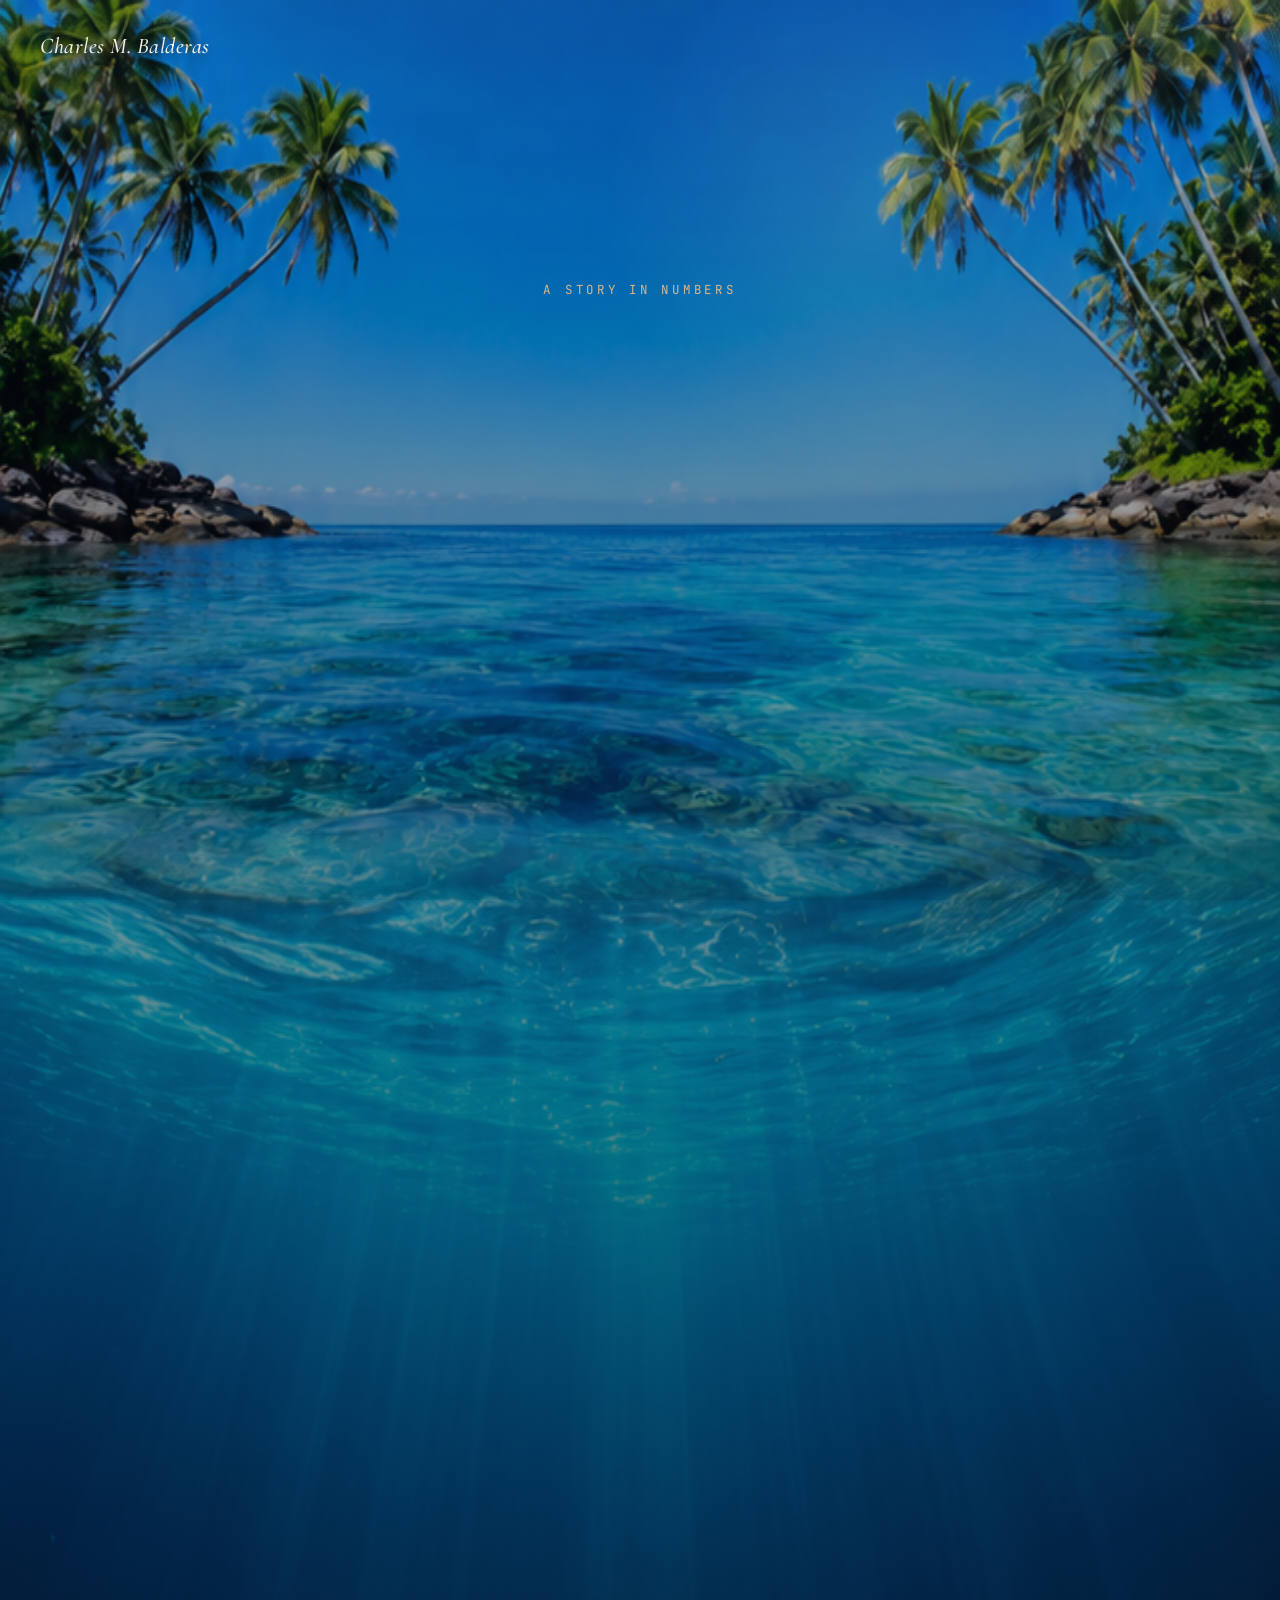
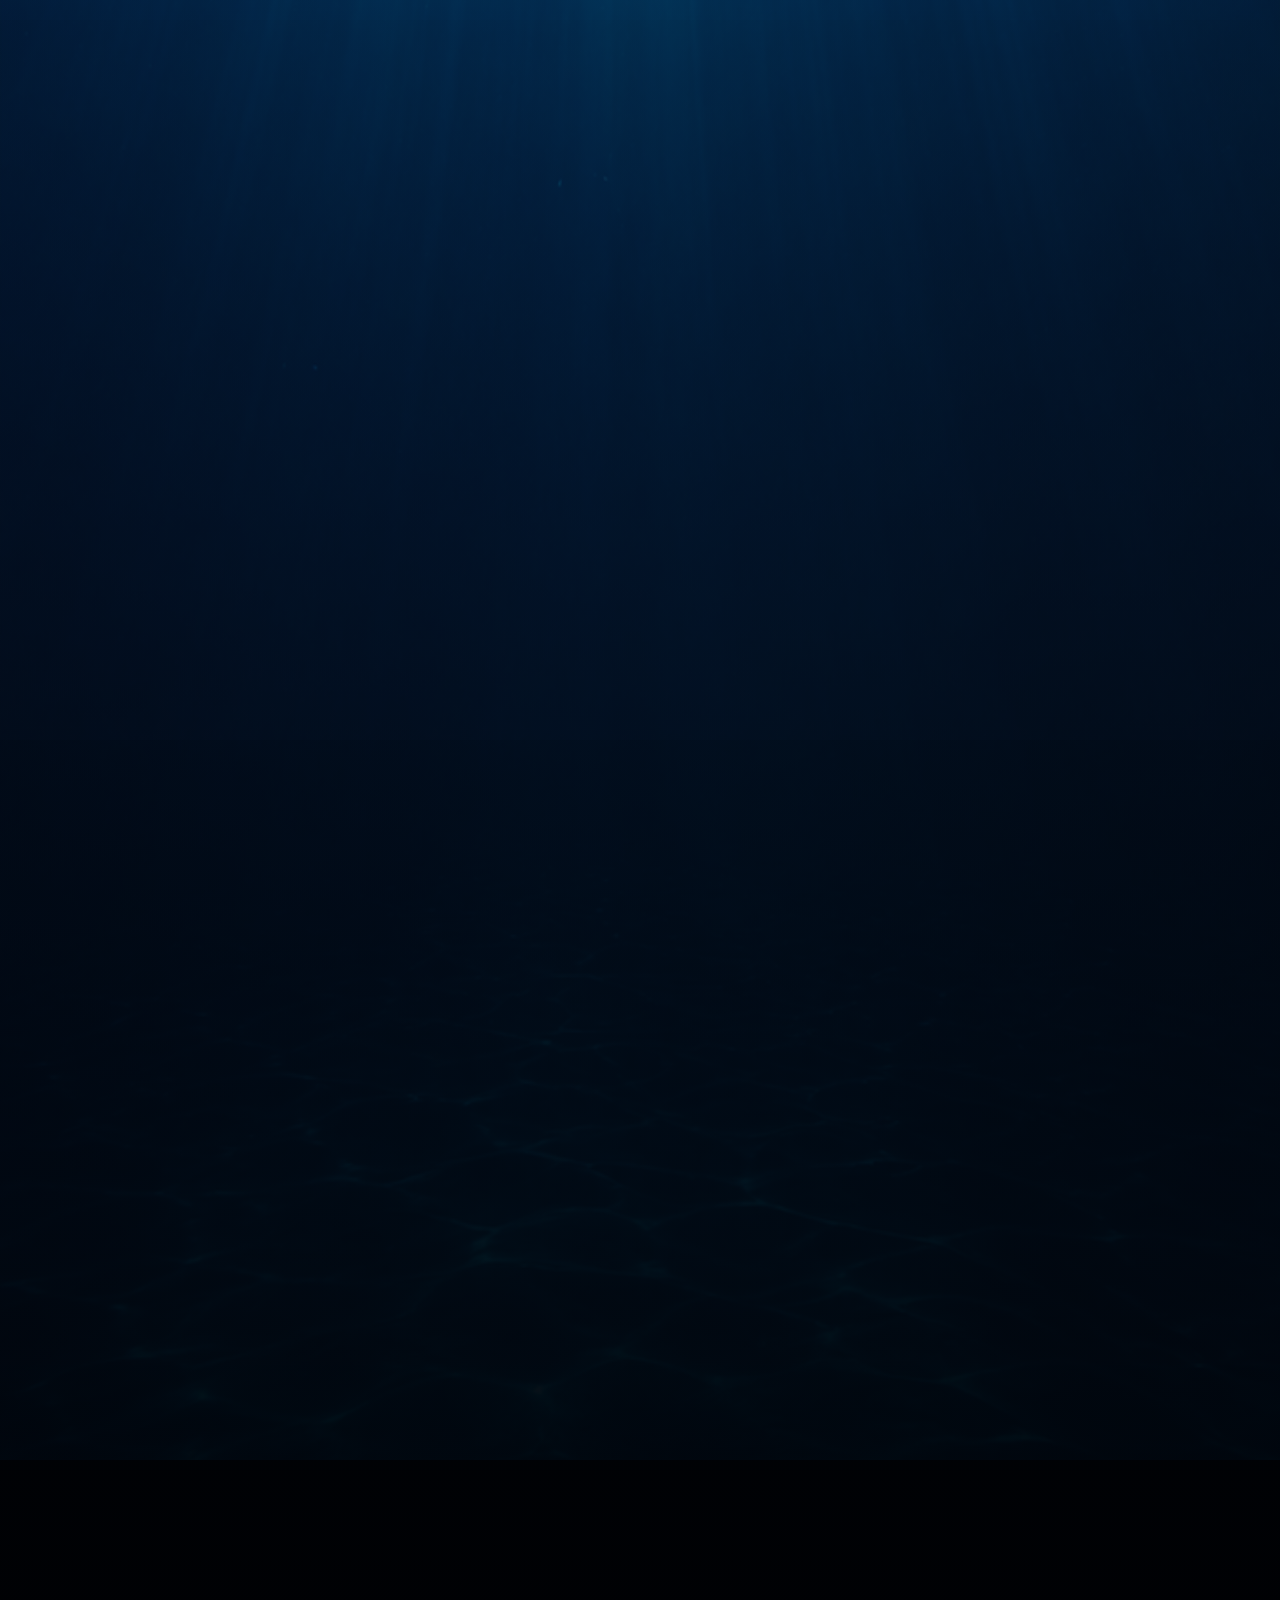
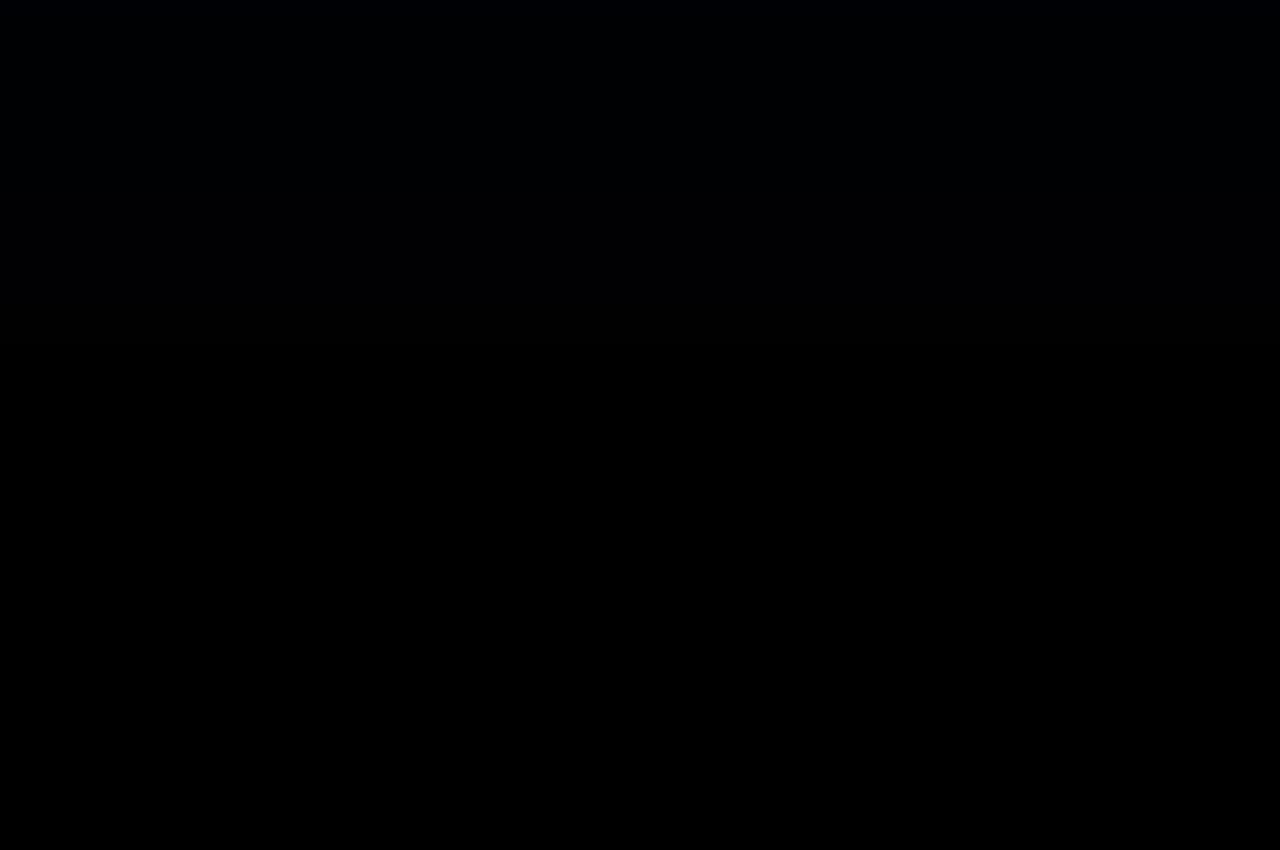
==== index.html @ 6edff187 "Intial Commint" ====
<!DOCTYPE html>
<html lang="en">
<head>
  <meta charset="UTF-8" />
  <meta name="viewport" content="width=device-width, initial-scale=1.0" />
  <title>A Story In Numbers — Charles M. Balderas</title>
  <link rel="preconnect" href="https://fonts.googleapis.com">
  <link rel="preconnect" href="https://fonts.gstatic.com" crossorigin>
  <link href="https://fonts.googleapis.com/css2?family=Cormorant+Garamond:ital,wght@0,400;0,500;0,600;1,400;1,500;1,600&family=JetBrains+Mono:wght@300;400;500&display=swap" rel="stylesheet">
  <link rel="stylesheet" href="styles.css" />
</head>
<body>

  <!-- Header -->
  <header class="site-header" id="siteHeader">
    <div class="header-inner">
      <a href="#" class="brand">Charles M. Balderas</a>
    </div>
  </header>

  <!-- ============================================================
       HERO — "The Odds of Existing"
       ============================================================ -->
  <section class="scene scene-hero" id="hero">
    <div class="hero-birds" id="heroBirds" aria-hidden="true"></div>
    <div class="scene-content">
      <p class="kicker reveal">a story in numbers</p>
      <h1 class="hero-headline reveal">
        You Already <em>Beat</em><br />Impossible Odds.
      </h1>
      <p class="hero-sub reveal">
        Before you were even an idea, the universe had to thread an unbroken chain of luck, love, and survival across billions of years.
      </p>
      <p class="tagline reveal">↓ descend</p>
    </div>
  </section>

  <!-- ============================================================
       SECTION 1 — Born Into Opportunity
       ============================================================ -->
  <section class="scene scene-shallow" id="opportunity">
    <div class="fish-school" id="oppFish" aria-hidden="true"></div>
    <div class="scene-content">
      <div class="headline-row reveal">
        <h2 class="scene-headline">
          Where You <em>Begin</em><br />Shapes What's Possible.
        </h2>
        <div class="big-percent-block">
          <span class="big-percent-num" data-count="15">0</span><span class="big-percent-sign">%</span>
        </div>
      </div>
      <p class="scene-body reveal">
        Being born is the first miracle. Being born somewhere with clean water, a working grid, and a school down the street is the second &mdash; and most of humanity never gets it. Only about 15% of people alive today were born in a high-income country.
      </p>

      <p class="scene-punch reveal">
        <em>Where you started is not your fault. What you do with it is.</em>
      </p>
    </div>
  </section>

  <!-- ============================================================
       SECTION 2 — Rarity of Higher Education
       ============================================================ -->
  <section class="scene scene-mid" id="education">
    <div class="fish-school" id="eduFish" aria-hidden="true"></div>
    <div class="scene-content">
      <div class="headline-row reveal">
        <h2 class="scene-headline">
          Education Is <em>Earned</em>,<br />Not Guaranteed.
        </h2>
        <div class="big-percent-block">
          <span class="big-percent-num" data-count="7">0</span><span class="big-percent-sign">%</span>
        </div>
      </div>
      <p class="scene-body reveal">
        Of every 100 people walking the planet, only a handful will ever sit in a university lecture hall. Even fewer will finish.
      </p>

      <p class="scene-punch reveal">
        <em>Discipline is a quiet kind of rarity.</em>
      </p>
    </div>
  </section>

  <!-- ============================================================
       SECTION 3 — The Fight for Work
       ============================================================ -->
  <section class="scene scene-deep" id="work">
    <div class="scene-content">
      <div class="headline-row reveal">
        <h2 class="scene-headline">
          Survival Belongs<br />to the <em>Adaptable.</em>
        </h2>
        <div class="big-percent-block">
          <span class="big-percent-num" data-count="27">0</span><span class="big-percent-sign">%</span>
        </div>
      </div>
      <p class="scene-body reveal">
        Roughly 27% of college graduates end up working in a job directly related to their major. The other 73% reinvent themselves &mdash; pivoting industries, learning new tools, taking the long way around. The diploma opens the first door. Everything past it gets earned in real time.
      </p>

     
    </div>
  </section>

  <!-- ============================================================
       FINAL — Become The Shark
       ============================================================ -->
  <section class="scene scene-abyss" id="abyss">
    <div class="shark-stage" id="abyssShark" aria-hidden="true"></div>
    <div class="scene-content abyss-content">

  
     

      <div class="abyss-final reveal">
        <p class="abyss-final-pre">so &mdash;</p>
        <p class="abyss-final-headline">Become <em>The Shark.</em></p>
         <p class="abyss-body reveal">
        The shark does not survive because it is angry. It survives because it never stops moving. It reads the current, picks its angle, and commits.
      </p>    <p class="abyss-body reveal">
        Every statistic in this descent is true. The odds against you, the privilege under you, the people swimming next to you &mdash; all real.
      </p>
        <p class="abyss-final-sub">Focused. Adaptive. Relentless. Built to survive.</p>
      </div>
    </div>
  </section>
  <script type="module" src="script.js"></script>
</body>
</html>
---- styles.css ----
/* ---------- Reset + base ---------- */
* {
  margin: 0;
  padding: 0;
  box-sizing: border-box;
}

html {
  scroll-behavior: smooth;
}

body {
  font-family: 'Cormorant Garamond', Georgia, serif;
  color: #f5f1e8;
  line-height: 1.6;
  overflow-x: hidden;
  min-height: 100vh;
  background-color: #02060c;
  background-image:
    linear-gradient(
      to bottom,
      rgba(10, 25, 40, 0.25),
      rgba(2, 10, 20, 0.85)
    ),
    url('blended.png');
  background-repeat: no-repeat;
  background-position: center top;
  background-size: 100% 100%;
  background-attachment: scroll;
}

/* ---------- Header ---------- */
.site-header {
  position: fixed;
  top: 0;
  left: 0;
  right: 0;
  z-index: 100;
  padding: 1.75rem 2.5rem;
  background: transparent;
  opacity: 1;
  transform: translateY(0);
  transition: opacity 0.4s ease, transform 0.4s ease;
}

.site-header.hidden {
  opacity: 0;
  transform: translateY(-20px);
  pointer-events: none;
}

.header-inner {
  display: flex;
  justify-content: space-between;
  align-items: center;
  max-width: 1400px;
  margin: 0 auto;
}

.brand {
  font-family: 'Cormorant Garamond', serif;
  font-size: 1.4rem;
  font-weight: 500;
  font-style: italic;
  color: #f5f1e8;
  text-decoration: none;
  letter-spacing: 0.5px;
  text-shadow: 0 2px 14px rgba(0, 0, 0, 0.55);
}

/* ---------- Reveal-on-scroll ---------- */
.reveal {
  opacity: 0;
  transform: translateY(48px);
  transition:
    opacity 1.1s cubic-bezier(0.22, 1, 0.36, 1),
    transform 1.1s cubic-bezier(0.22, 1, 0.36, 1);
  will-change: opacity, transform;
}
.reveal.visible {
  opacity: 1;
  transform: translateY(0);
}
.scene-content .reveal:nth-child(1) { transition-delay: 0s; }
.scene-content .reveal:nth-child(2) { transition-delay: 0.1s; }
.scene-content .reveal:nth-child(3) { transition-delay: 0.2s; }
.scene-content .reveal:nth-child(4) { transition-delay: 0.32s; }
.scene-content .reveal:nth-child(5) { transition-delay: 0.45s; }
.scene-content .reveal:nth-child(6) { transition-delay: 0.55s; }

/* ---------- Scene shell ---------- */
.scene {
  position: relative;
  min-height: 80vh;
  width: 100%;
  padding: 0 2rem;
  display: flex;
  align-items: center;
  justify-content: center;
}

.scene-hero {
  padding: 9rem 2rem;
}

.scene-content {
  width: min(960px, 100%);
  margin: 0 auto;
  position: relative;
  z-index: 3;
}

/* Per-section ambient overlays (each scene gets a slightly darker
   tint to sell the "descending" feeling). */
.scene::before {
  content: '';
  position: absolute;
  inset: 0;
  pointer-events: none;
  z-index: 1;
}
.scene-hero::before     { background: linear-gradient(180deg, rgba(0,0,0,0.0) 0%, rgba(0,0,0,0.15) 100%); }
.scene-shallow::before  { background: linear-gradient(180deg, rgba(2,15,30,0.10) 0%, rgba(2,15,30,0.35) 100%); }
.scene-mid::before      { background: linear-gradient(180deg, rgba(2,12,24,0.35) 0%, rgba(2,8,18,0.55) 100%); }
.scene-deep::before     { background: linear-gradient(180deg, rgba(1,6,14,0.55) 0%, rgba(0,3,8,0.78) 100%); }
.scene-abyss::before    { background: linear-gradient(180deg, rgba(0,2,6,0.85) 0%, #000 70%); }

/* ---------- Typography primitives ---------- */
.kicker,
.scene-label {
  font-family: 'JetBrains Mono', monospace;
  font-size: 0.78rem;
  letter-spacing: 0.3em;
  text-transform: uppercase;
  color: #f0bf89;
  margin-bottom: 1.75rem;
  opacity: 0.9;
}

.tagline {
  font-family: 'JetBrains Mono', monospace;
  font-size: 0.85rem;
  color: #f0bf89;
  letter-spacing: 3px;
  text-transform: lowercase;
  margin-top: 2.5rem;
  animation: bob 2.4s ease-in-out infinite;
}
@keyframes bob {
  0%, 100% { transform: translateY(0); }
  50% { transform: translateY(8px); }
}

/* ---------- Hero ---------- */
.scene-hero {
  min-height: 100vh;
  text-align: center;
  overflow: hidden;
}

.hero-birds {
  position: absolute;
  inset: 0;
  overflow: hidden;
  pointer-events: none;
  z-index: 2;
}

.hero-birds::before {
  content: '';
  position: absolute;
  inset: 0;
  background:
    radial-gradient(circle at 68% 24%, rgba(245, 217, 163, 0.12), transparent 24%),
    linear-gradient(180deg, rgba(255, 255, 255, 0.03), transparent 30%);
  mix-blend-mode: screen;
  opacity: 0.9;
}

.bird-track {
  position: absolute;
  left: 0;
  width: 100%;
  will-change: transform;
}

.cinematic-bird {
  position: relative;
  aspect-ratio: 3 / 2;
  transform-origin: center center;
  will-change: transform, filter, opacity;
}

.cinematic-bird img {
  width: 100%;
  height: 100%;
  object-fit: contain;
  user-select: none;
  -webkit-user-drag: none;
}

.bird-flap {
  position: absolute;
  inset: 0;
  will-change: transform;
}

.bird-flap img {
  width: 100%;
  height: 100%;
  object-fit: contain;
  user-select: none;
  -webkit-user-drag: none;
}

/* ---------- Fish schools (opportunity + education) ---------- */
.scene-shallow,
.scene-mid,
.scene-abyss {
  overflow: hidden;
}

.shark-stage {
  position: absolute;
  inset: 0;
  overflow: hidden;
  pointer-events: none;
  z-index: 2;
}

.fish-school {
  position: absolute;
  inset: 0;
  overflow: hidden;
  pointer-events: none;
  z-index: 2;
}

.cinematic-fish {
  position: relative;
  aspect-ratio: 3 / 2;
  transform-origin: center center;
  will-change: transform, filter, opacity;
}

.cinematic-fish img {
  width: 100%;
  height: 100%;
  object-fit: contain;
  user-select: none;
  -webkit-user-drag: none;
}

.fish-flap {
  position: absolute;
  inset: 0;
  will-change: transform;
}

.fish-flap img {
  width: 100%;
  height: 100%;
  object-fit: contain;
  user-select: none;
  -webkit-user-drag: none;
}

.bird-depth-near {
  filter: drop-shadow(0 14px 30px rgba(0, 0, 0, 0.18));
}

.bird-depth-mid {
  opacity: 0.72;
}

.bird-depth-far {
  opacity: 0.42;
  filter: blur(1.4px) saturate(0.9);
}

.bird-core-glow {
  position: absolute;
  inset: 18% 20% 26%;
  background: radial-gradient(circle, rgba(255, 239, 201, 0.22), rgba(255, 239, 201, 0));
  mix-blend-mode: screen;
  filter: blur(10px);
  pointer-events: none;
}

.hero-headline {
  font-size: clamp(3rem, 9vw, 7rem);
  font-weight: 400;
  line-height: 1.0;
  letter-spacing: -1.5px;
  color: #f5f1e8;
  text-shadow: 0 4px 28px rgba(0, 0, 0, 0.55);
  margin-bottom: 2rem;
}
.hero-headline em {
  font-style: italic;
  color: #f0bf89;
}

.hero-sub {
  font-size: clamp(1.1rem, 1.7vw, 1.5rem);
  line-height: 1.6;
  color: rgba(245, 241, 232, 0.82);
  max-width: 38rem;
  margin: 0 auto;
}

/* ---------- Body sections ---------- */
.scene-headline {
  font-size: clamp(2.2rem, 5.4vw, 4.6rem);
  font-weight: 400;
  line-height: 1.05;
  letter-spacing: -1px;
  color: #f5f1e8;
  margin-bottom: 1.75rem;
  text-shadow: 0 4px 24px rgba(0, 0, 0, 0.4);
}
.scene-headline em {
  font-style: italic;
  color: #f0bf89;
}

.scene-body {
  font-size: clamp(1.1rem, 1.7vw, 1.45rem);
  line-height: 1.6;
  color: rgba(245, 241, 232, 0.82);
  max-width: 42rem;
  margin-bottom: 4rem;
}

.scene-punch {
  margin-top: 3rem;
  font-size: clamp(1.3rem, 2.6vw, 2rem);
  font-style: italic;
  line-height: 1.3;
  color: #f0bf89;
  max-width: 38rem;
}
.scene-punch em { font-style: italic; }

/* ---------- Stat pillars row ---------- */
.stat-row {
  display: grid;
  grid-template-columns: repeat(3, minmax(0, 1fr));
  gap: 1.25rem;
  margin-bottom: 1rem;
}

.stat-pillar {
  padding: 2rem 1.5rem;
  border: 1px solid rgba(245, 241, 232, 0.12);
  border-radius: 18px;
  background: linear-gradient(160deg, rgba(8,18,30,0.55), rgba(2,8,18,0.35));
  backdrop-filter: blur(6px);
  -webkit-backdrop-filter: blur(6px);
  display: flex;
  flex-direction: column;
}

.pillar-num {
  font-family: 'Cormorant Garamond', serif;
  font-style: italic;
  font-size: clamp(2.6rem, 5.5vw, 4.5rem);
  line-height: 0.95;
  color: #f0bf89;
  font-feature-settings: "tnum";
  text-shadow: 0 0 26px rgba(240, 191, 137, 0.3);
}

.pillar-unit {
  font-family: 'JetBrains Mono', monospace;
  font-size: 0.85rem;
  letter-spacing: 0.18em;
  text-transform: uppercase;
  color: rgba(240, 191, 137, 0.7);
  margin-top: 0.25rem;
  margin-bottom: 1rem;
}

.pillar-label {
  font-family: 'JetBrains Mono', monospace;
  font-size: 0.78rem;
  line-height: 1.55;
  letter-spacing: 0.04em;
  color: rgba(245, 241, 232, 0.7);
}

/* ---------- Headline + big percent inline ---------- */
.headline-row {
  display: flex;
  align-items: center;
  justify-content: space-between;
  gap: clamp(2rem, 5vw, 4rem);
  margin-bottom: 1.75rem;
}

.headline-row .scene-headline {
  margin-bottom: 0;
  flex: 1 1 auto;
}

.big-percent-block {
  display: inline-flex;
  align-items: baseline;
  line-height: 0.9;
  flex: 0 0 auto;
}

.big-percent-num {
  font-family: 'Cormorant Garamond', serif;
  font-style: italic;
  font-size: clamp(5rem, 13vw, 10rem);
  line-height: 0.9;
  color: #f0bf89;
  letter-spacing: -3px;
  text-shadow: 0 0 40px rgba(240, 191, 137, 0.35);
  font-feature-settings: "tnum";
}

.big-percent-sign {
  font-family: 'Cormorant Garamond', serif;
  font-style: italic;
  font-size: clamp(2.5rem, 6vw, 5rem);
  color: rgba(240, 191, 137, 0.7);
}

/* ---------- Final scene ---------- */
.scene-abyss {
  background: #000;
  min-height: 110vh;
}

.abyss-content {
  text-align: left;
}

.abyss-label {
  color: rgba(240, 191, 137, 0.85);
}

.abyss-headline {
  font-size: clamp(2.8rem, 7vw, 5.6rem);
  font-weight: 400;
  line-height: 1.0;
  letter-spacing: -1.5px;
  color: #f5f1e8;
  margin-bottom: 2rem;
}
.abyss-headline em {
  font-style: italic;
  color: #f0bf89;
}

.abyss-body {
  font-size: clamp(1.1rem, 1.7vw, 1.4rem);
  line-height: 1.65;
  color: rgba(245, 241, 232, 0.78);
  max-width: 42rem;
  margin-bottom: 1.5rem;
}

.abyss-final {
  margin-top: 5rem;
  padding-top: 3rem;
  border-top: 1px solid rgba(240, 191, 137, 0.3);
}

.abyss-final-pre {
  font-family: 'JetBrains Mono', monospace;
  font-size: 0.78rem;
  letter-spacing: 0.32em;
  text-transform: uppercase;
  color: rgba(240, 191, 137, 0.7);
  margin-bottom: 1.25rem;
}

.abyss-final-headline {
  font-size: clamp(3rem, 9vw, 7rem);
  font-style: italic;
  font-weight: 500;
  line-height: 1.0;
  letter-spacing: -1.5px;
  color: #f5f1e8;
  margin-bottom: 1.5rem;
}
.abyss-final-headline em {
  color: #f0bf89;
}

.abyss-final-sub {
  font-family: 'JetBrains Mono', monospace;
  font-size: 0.92rem;
  letter-spacing: 0.2em;
  text-transform: uppercase;
  color: rgba(245, 241, 232, 0.7);
}

/* ---------- Mobile ---------- */
@media (max-width: 720px) {
  .site-header {
    padding: 1.25rem 1.5rem;
  }
  .brand {
    font-size: 1.15rem;
  }
  .scene {
    padding: 0 1.25rem;
  }
  .scene-hero {
    padding: 6rem 1.25rem;
  }
  .hero-birds {
    inset: 2rem 0 0;
  }
  .stat-row {
    grid-template-columns: 1fr;
  }
  .headline-row {
    flex-direction: column;
    align-items: flex-start;
    gap: 1rem;
  }
}
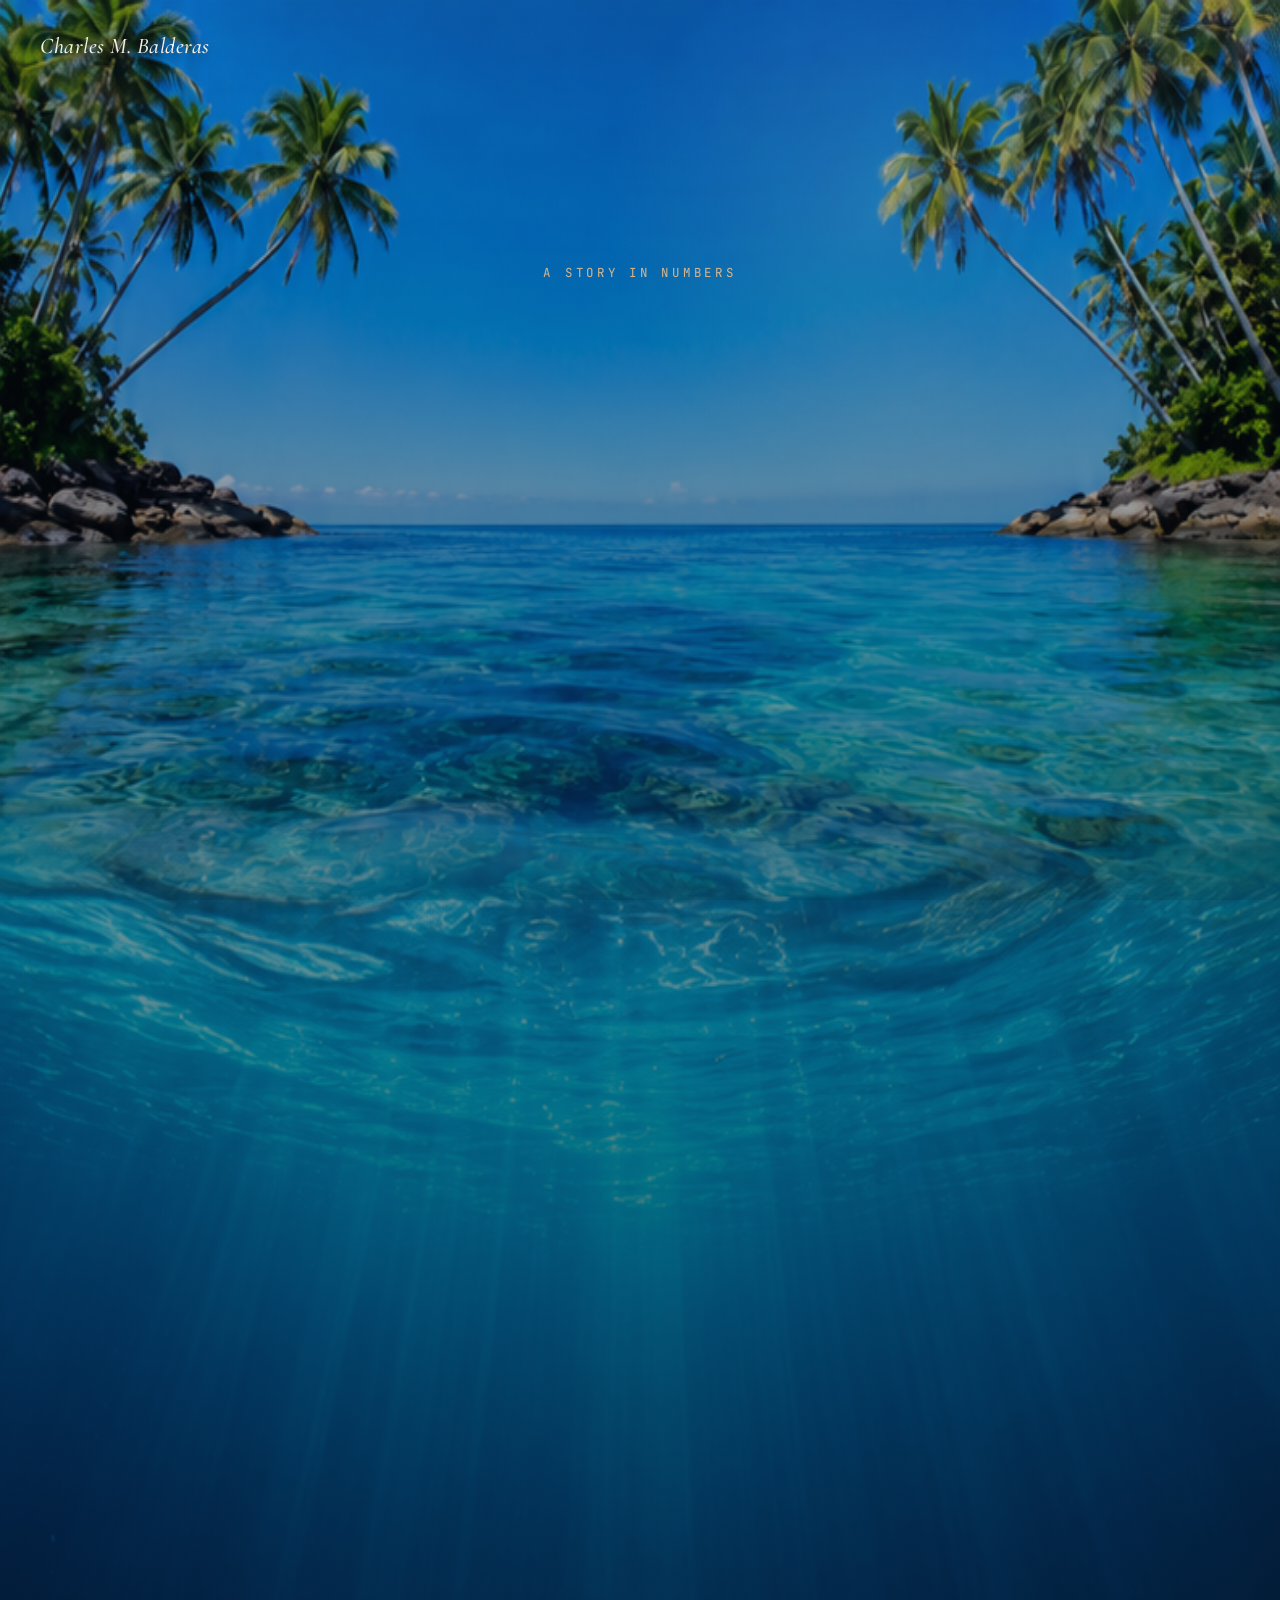
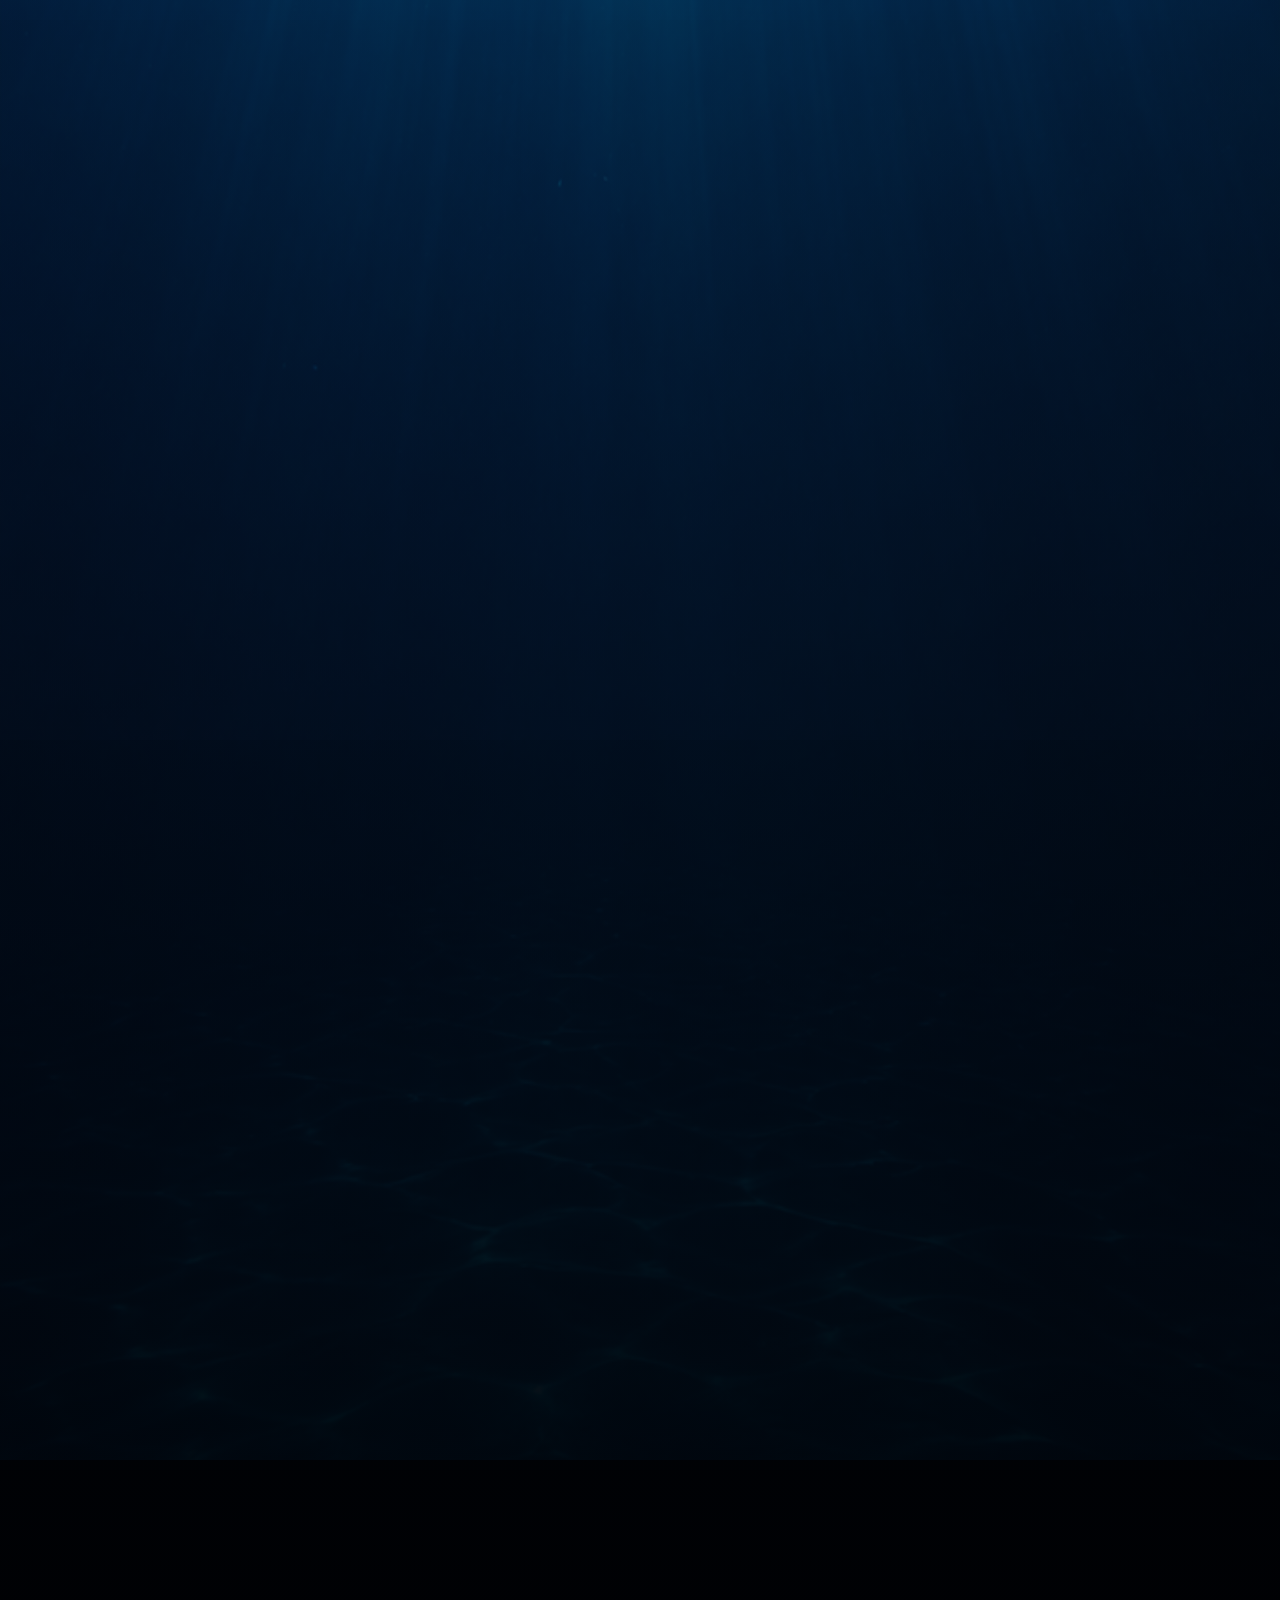
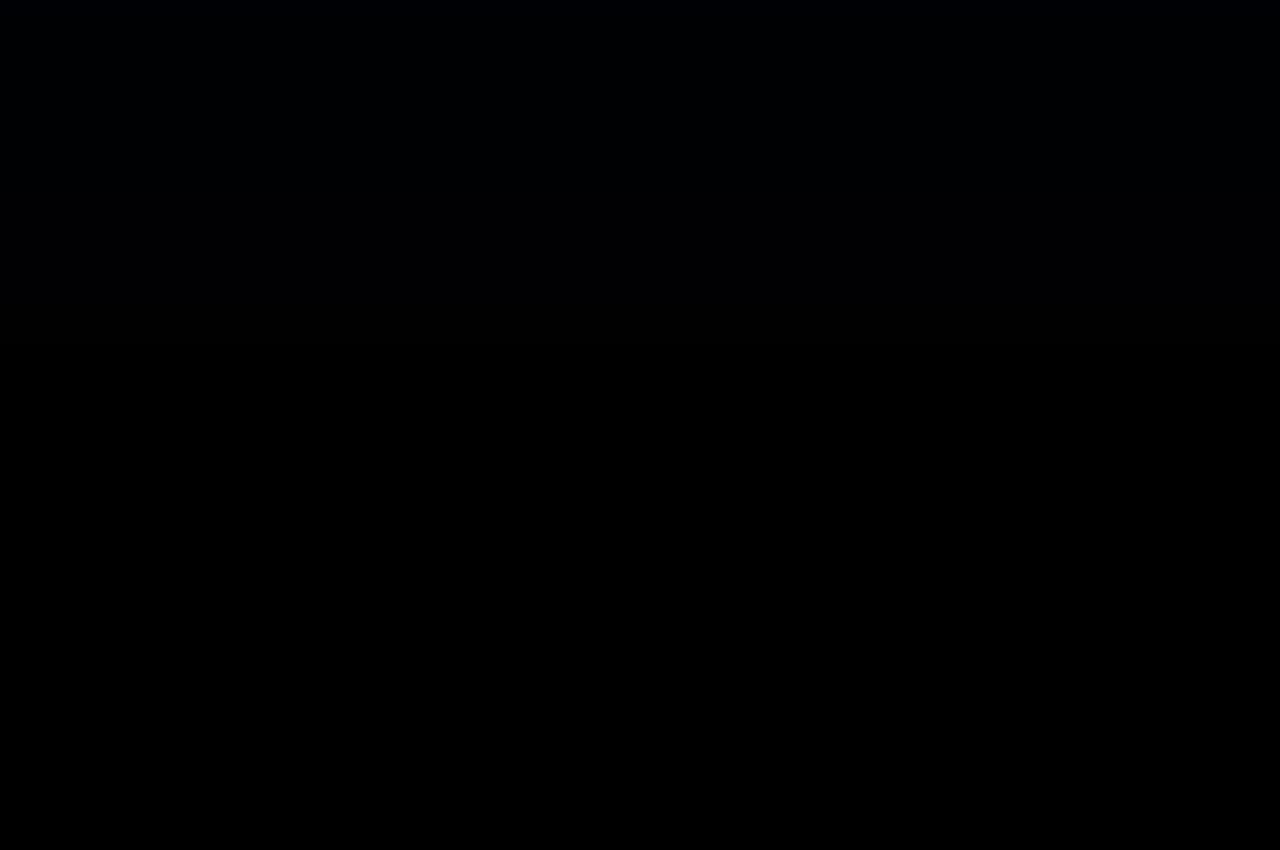
==== commit 4e712d5a: "Content Revision" ====
--- a/index.html
+++ b/index.html
@@ -29,7 +29,7 @@
         You Already <em>Beat</em><br />Impossible Odds.
       </h1>
       <p class="hero-sub reveal">
-        Before you were even an idea, the universe had to thread an unbroken chain of luck, love, and survival across billions of years.
+        The odds of you being here, right now, are about 1 in 400 trillion. You are the result of a long line of survivors &mdash; ancestors who lived through extinction events, ice ages, and plagues.You are a miracle.
       </p>
       <p class="tagline reveal">↓ descend</p>
     </div>
@@ -50,11 +50,11 @@
         </div>
       </div>
       <p class="scene-body reveal">
-        Being born is the first miracle. Being born somewhere with clean water, a working grid, and a school down the street is the second &mdash; and most of humanity never gets it. Only about 15% of people alive today were born in a high-income country.
+        It's easy to fall into the trap of complaining about minor inconveniences, but it's important to remember that most of humanity never gets the chance to experience them. Only about 15% of people alive today were born in first world countries.
       </p>
 
       <p class="scene-punch reveal">
-        <em>Where you started is not your fault. What you do with it is.</em>
+        <em>Make the most of what you have been given, appreciate and try not to complain.</em>
       </p>
     </div>
   </section>
@@ -74,11 +74,11 @@
         </div>
       </div>
       <p class="scene-body reveal">
-        Of every 100 people walking the planet, only a handful will ever sit in a university lecture hall. Even fewer will finish.
+        Thanks to technology 90% of the world has access to priamary education. 70% have access to secondary education. But only about 7% of the world has access to higher education. The diploma is a privilege, not a right. It is a tool. 
       </p>
 
       <p class="scene-punch reveal">
-        <em>Discipline is a quiet kind of rarity.</em>
+        <em>The odds are in your favor the question is do you have the discipline and the courage to make it HAPPEN?</em>
       </p>
     </div>
   </section>
@@ -97,8 +97,7 @@
         </div>
       </div>
       <p class="scene-body reveal">
-        Roughly 27% of college graduates end up working in a job directly related to their major. The other 73% reinvent themselves &mdash; pivoting industries, learning new tools, taking the long way around. The diploma opens the first door. Everything past it gets earned in real time.
-      </p>
+        Roughly 27% of college graduates are lucky enough to end up working in a job directly related to their major.That means you are competing with the 3 other people for the same job. The new question is are you going to make sure you are the best candidate for the job? Are you going to make sure you are the one that stands out? Or are you going to be the one that blends in with the other 3 people?
 
      
     </div>
@@ -122,7 +121,7 @@
       </p>    <p class="abyss-body reveal">
         Every statistic in this descent is true. The odds against you, the privilege under you, the people swimming next to you &mdash; all real.
       </p>
-        <p class="abyss-final-sub">Focused. Adaptive. Relentless. Built to survive.</p>
+        <p class="abyss-final-sub">Focus. Adapt. Win.</p>
       </div>
     </div>
   </section>
--- a/styles.css
+++ b/styles.css
@@ -338,7 +338,7 @@
   font-style: italic;
   line-height: 1.3;
   color: #f0bf89;
-  max-width: 38rem;
+  max-width: 80vw;
 }
 .scene-punch em { font-style: italic; }
 
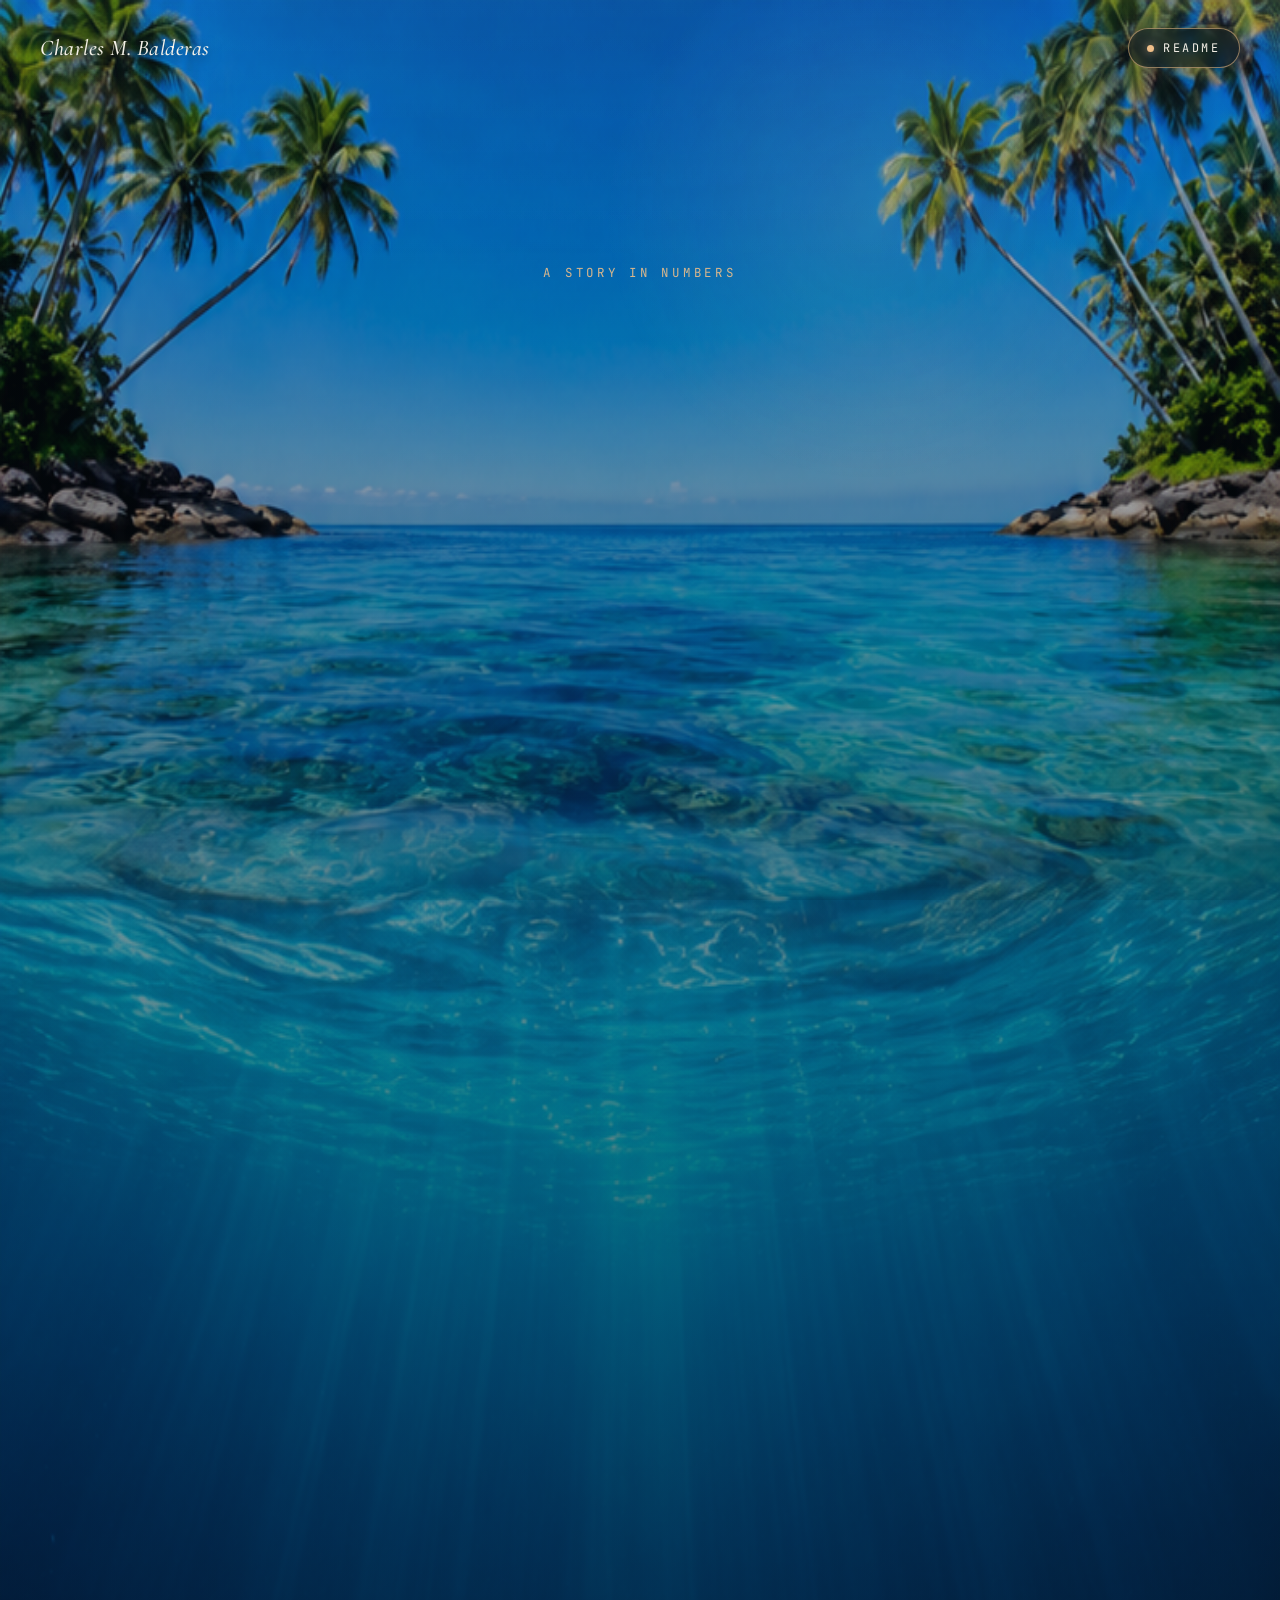
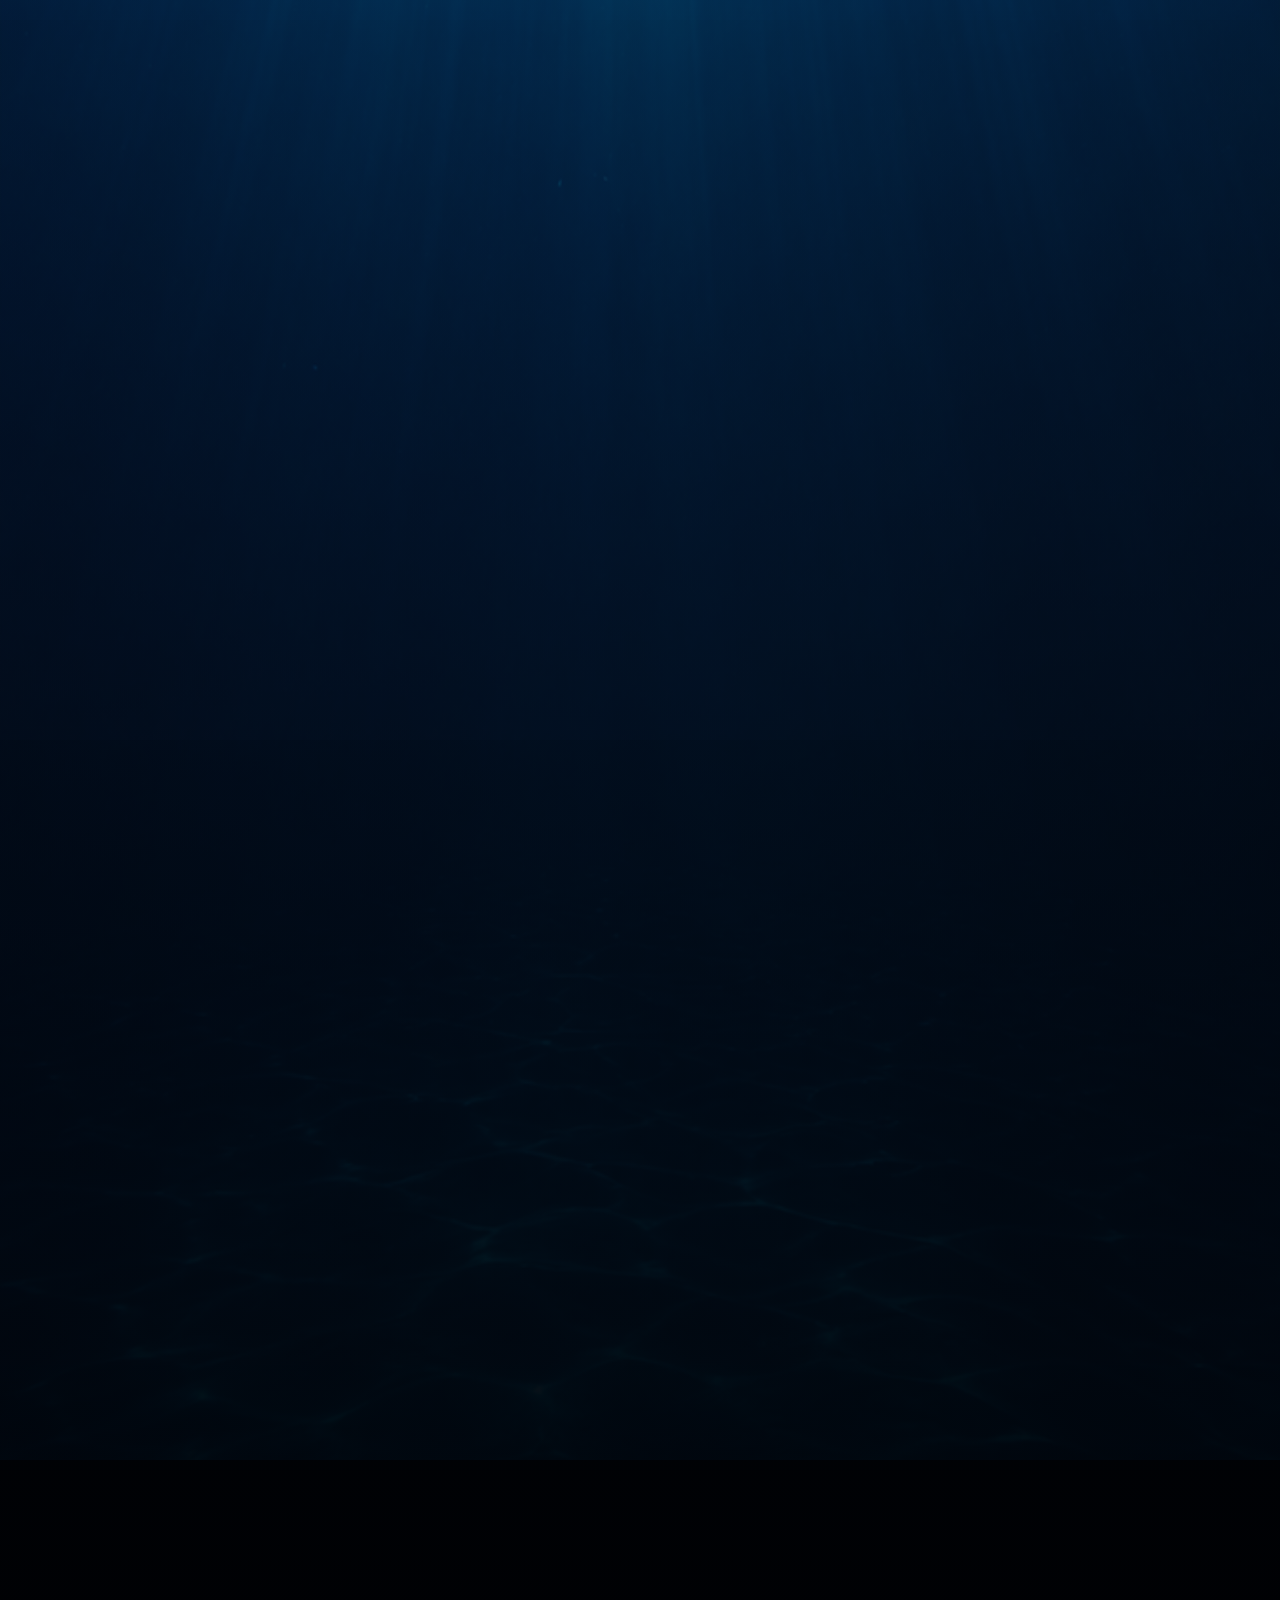
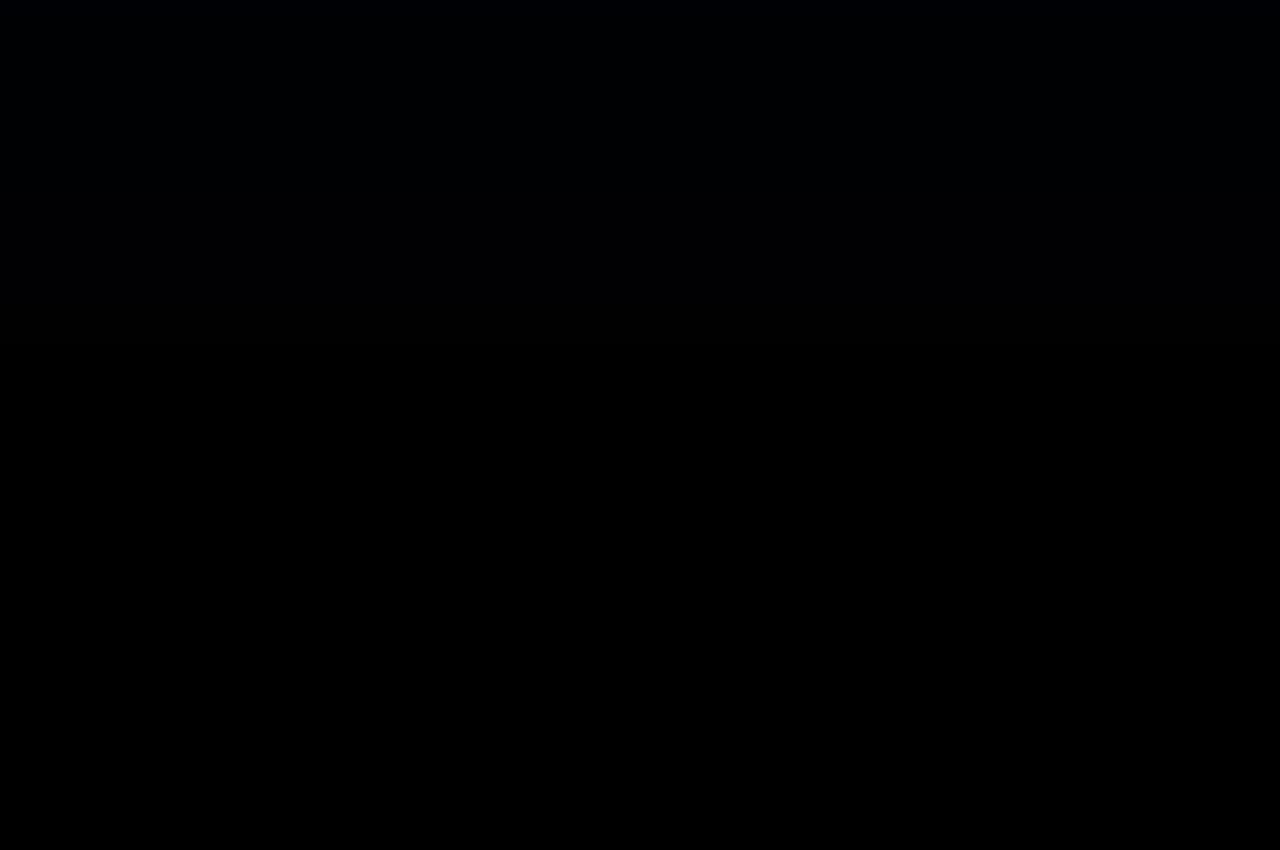
==== commit 5d83317b: "Polishing" ====
--- a/index.html
+++ b/index.html
@@ -15,6 +15,10 @@
   <header class="site-header" id="siteHeader">
     <div class="header-inner">
       <a href="#" class="brand">Charles M. Balderas</a>
+      <a href="readme.html" class="readme-btn">
+        <span class="readme-btn-dot" aria-hidden="true"></span>
+        README
+      </a>
     </div>
   </header>
 
@@ -97,7 +101,9 @@
         </div>
       </div>
       <p class="scene-body reveal">
-        Roughly 27% of college graduates are lucky enough to end up working in a job directly related to their major.That means you are competing with the 3 other people for the same job. The new question is are you going to make sure you are the best candidate for the job? Are you going to make sure you are the one that stands out? Or are you going to be the one that blends in with the other 3 people?
+        Roughly 27% of college graduates are lucky enough to end up working in a job directly related to their major. That means you are competing with the 3 other people for the same job.
+      </p>   <p class="scene-body reveal">
+        The new question is are you going to make sure you are the best candidate for the job? Are you going to make sure you are the one that stands out? Or are you going to be the one that blends in with the other 3 people?</p>
 
      
     </div>
@@ -122,6 +128,12 @@
         Every statistic in this descent is true. The odds against you, the privilege under you, the people swimming next to you &mdash; all real.
       </p>
         <p class="abyss-final-sub">Focus. Adapt. Win.</p>
+
+        <a href="readme.html" class="readme-btn readme-btn-large reveal">
+          <span class="readme-btn-dot" aria-hidden="true"></span>
+          README
+          <span class="readme-btn-arrow" aria-hidden="true">↗</span>
+        </a>
       </div>
     </div>
   </section>
--- a/styles.css
+++ b/styles.css
@@ -68,6 +68,87 @@
   text-shadow: 0 2px 14px rgba(0, 0, 0, 0.55);
 }
 
+/* ---------- README button ---------- */
+.readme-btn {
+  display: inline-flex;
+  align-items: center;
+  gap: 0.55rem;
+  padding: 0.6rem 1.15rem;
+  font-family: 'JetBrains Mono', monospace;
+  font-size: 0.74rem;
+  letter-spacing: 0.22em;
+  text-transform: uppercase;
+  color: #f5f1e8;
+  text-decoration: none;
+  background: rgba(8, 18, 30, 0.45);
+  border: 1px solid rgba(240, 191, 137, 0.55);
+  border-radius: 999px;
+  backdrop-filter: blur(8px);
+  -webkit-backdrop-filter: blur(8px);
+  transition:
+    background 0.3s ease,
+    border-color 0.3s ease,
+    color 0.3s ease,
+    transform 0.3s ease,
+    box-shadow 0.3s ease;
+  position: relative;
+  overflow: hidden;
+}
+
+.readme-btn::after {
+  content: '';
+  position: absolute;
+  inset: 0;
+  background: linear-gradient(120deg, transparent 0%, rgba(240, 191, 137, 0.14) 50%, transparent 100%);
+  transform: translateX(-100%);
+  transition: transform 0.7s ease;
+}
+
+.readme-btn:hover {
+  color: #02060c;
+  background: #f0bf89;
+  border-color: #f0bf89;
+  transform: translateY(-1px);
+  box-shadow: 0 10px 28px rgba(240, 191, 137, 0.28);
+}
+
+.readme-btn:hover::after {
+  transform: translateX(100%);
+}
+
+.readme-btn-dot {
+  width: 7px;
+  height: 7px;
+  border-radius: 50%;
+  background: #f0bf89;
+  box-shadow: 0 0 10px rgba(240, 191, 137, 0.8);
+  transition: background 0.3s ease, box-shadow 0.3s ease;
+}
+
+.readme-btn:hover .readme-btn-dot {
+  background: #02060c;
+  box-shadow: none;
+}
+
+.readme-btn-arrow {
+  font-size: 0.85rem;
+  margin-left: 0.15rem;
+  transition: transform 0.3s ease;
+}
+
+.readme-btn:hover .readme-btn-arrow {
+  transform: translate(2px, -2px);
+}
+
+/* Larger variant at the end of the story */
+.readme-btn-large {
+  margin-top: 3rem;
+  padding: 0.95rem 1.65rem;
+  font-size: 0.82rem;
+  letter-spacing: 0.28em;
+  border-width: 1.5px;
+}
+
 /* ---------- Reveal-on-scroll ---------- */
 .reveal {
   opacity: 0;
@@ -330,6 +411,13 @@
   color: rgba(245, 241, 232, 0.82);
   max-width: 42rem;
   margin-bottom: 4rem;
+}
+
+/* When two .scene-body paragraphs sit back-to-back, tighten the
+   gap between them. The 4rem margin is kept for the last one so
+   it still separates from the next major element. */
+.scene-body:has(+ .scene-body) {
+  margin-bottom: 1.25rem;
 }
 
 .scene-punch {
